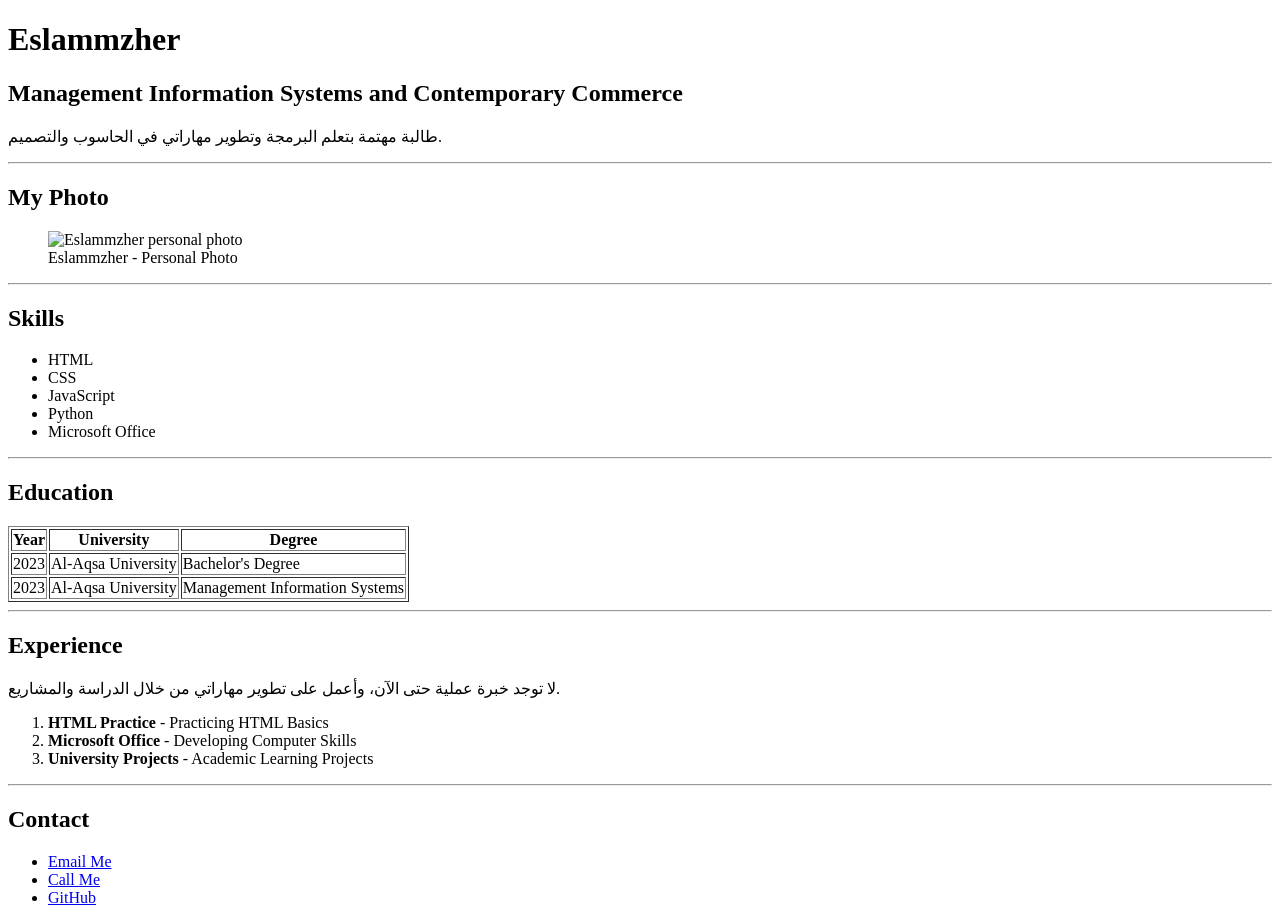
==== my-cv.html @ 39d91a35 "Add files via upload" ====
<!DOCTYPE html>
<html lang="ar">
<head>
    <meta charset="UTF-8">
    <meta name="viewport" content="width=device-width, initial-scale=1.0">
    <title>Eslammzher - CV</title>
</head>

<body>

    <header>
        <h1>Eslammzher</h1>

        <h2>Management Information Systems and Contemporary Commerce</h2>

        <p>
            طالبة مهتمة بتعلم البرمجة وتطوير مهاراتي
            في الحاسوب والتصميم.
        </p>
    </header>

    <hr>

    <section>
        <h2>My Photo</h2>

        <figure>
            <img
                src="https://placehold.co/200x200"
                alt="Eslammzher personal photo"
                width="200"
            >

            <figcaption>
                Eslammzher - Personal Photo
            </figcaption>
        </figure>
    </section>

    <hr>

    <section>
        <h2>Skills</h2>

        <ul>
            <li>HTML</li>
            <li>CSS</li>
            <li>JavaScript</li>
            <li>Python</li>
            <li>Microsoft Office</li>
        </ul>
    </section>

    <hr>

    <section>
        <h2>Education</h2>

        <table border="1">
            <thead>
                <tr>
                    <th>Year</th>
                    <th>University</th>
                    <th>Degree</th>
                </tr>
            </thead>

            <tbody>
                <tr>
                    <td>2023</td>
                    <td>Al-Aqsa University</td>
                    <td>Bachelor's Degree</td>
                </tr>

                <tr>
                    <td>2023</td>
                    <td>Al-Aqsa University</td>
                    <td>Management Information Systems</td>
                </tr>
            </tbody>
        </table>
    </section>

    <hr>

    <section>
        <h2>Experience</h2>

        <p>
            لا توجد خبرة عملية حتى الآن، وأعمل على تطوير
            مهاراتي من خلال الدراسة والمشاريع.
        </p>

        <ol>
            <li>
                <strong>HTML Practice</strong>
                - Practicing HTML Basics
            </li>

            <li>
                <strong>Microsoft Office</strong>
                - Developing Computer Skills
            </li>

            <li>
                <strong>University Projects</strong>
                - Academic Learning Projects
            </li>
        </ol>
    </section>

    <hr>

    <section>
        <h2>Contact</h2>

        <ul>
            <li>
                <a href="mailto:eslam099987@gmail.com">
                    Email Me
                </a>
            </li>

            <li>
                <a href="tel:0594459882">
                    Call Me
                </a>
            </li>

            <li>
                <a href="https://github.com/eslam099987-webS"
                   target="_blank">
                    GitHub
                </a>
            </li>
        </ul>
    </section>

</body>
</html>
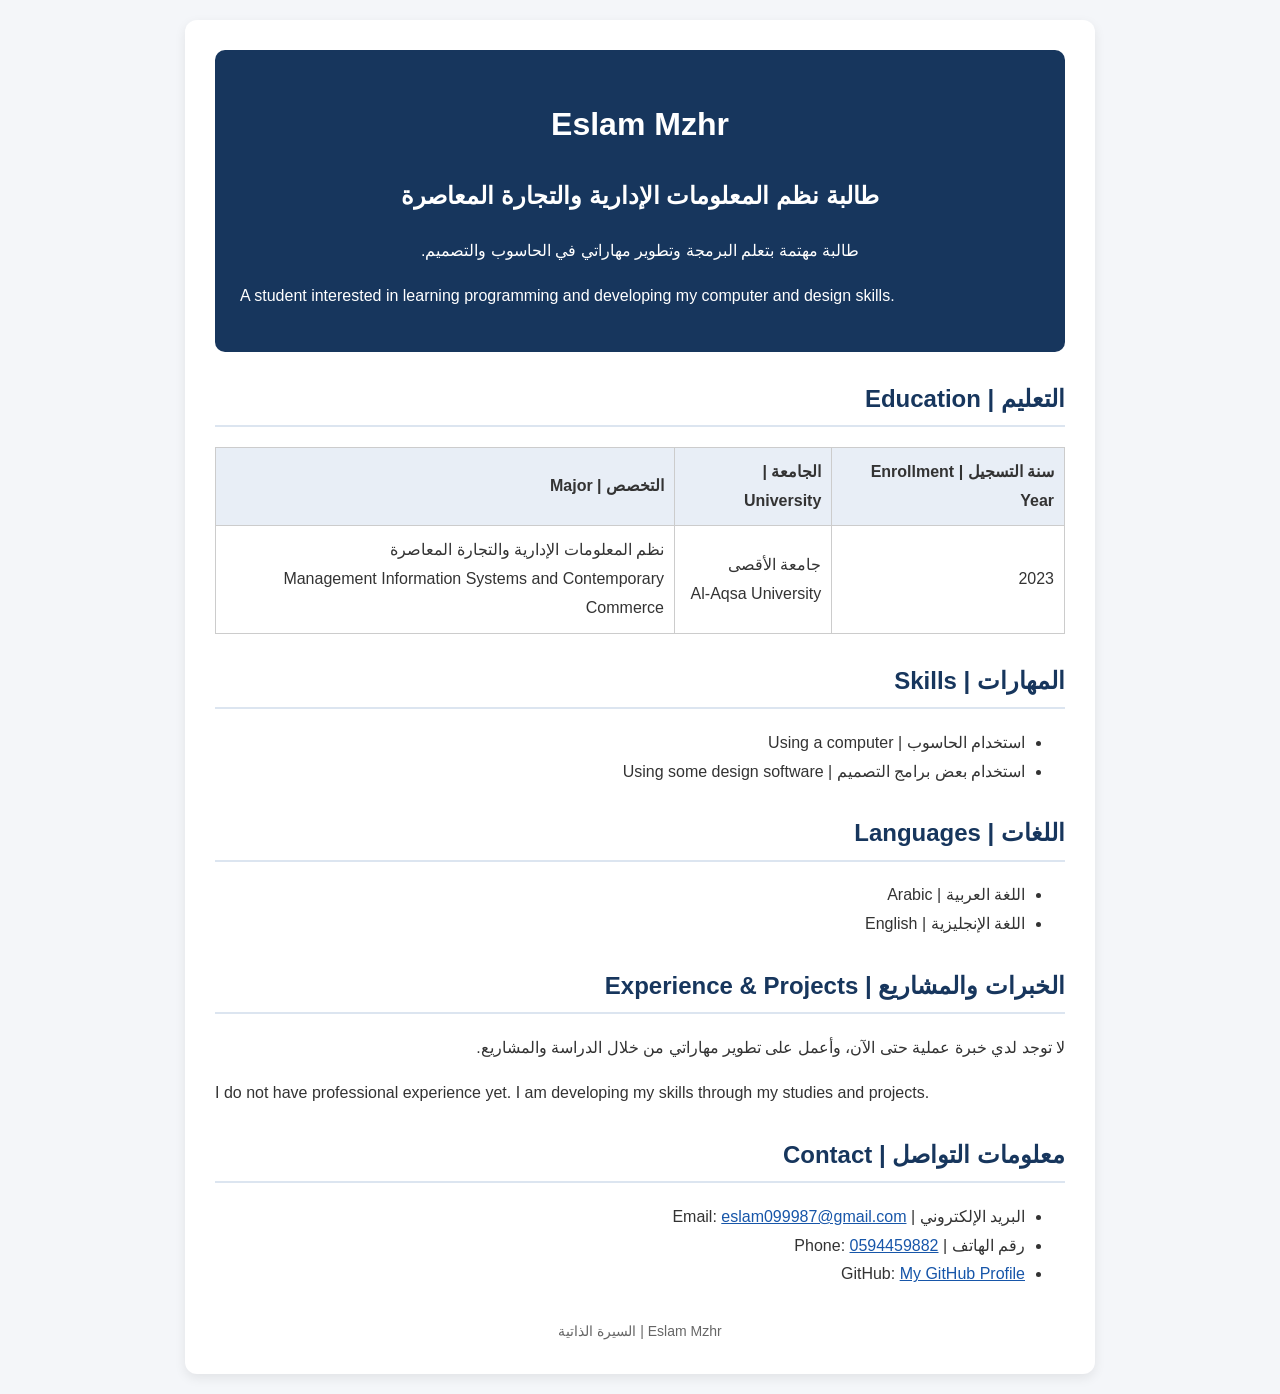
==== commit 9ef40290: "Add files via upload" ====
--- a/my-cv.html
+++ b/my-cv.html
@@ -3,138 +3,253 @@
 <head>
     <meta charset="UTF-8">
     <meta name="viewport" content="width=device-width, initial-scale=1.0">
-    <title>Eslammzher - CV</title>
+
+    <title>Eslam Mzhr - CV</title>
+
+    <style>
+        body {
+            font-family: Arial, sans-serif;
+            direction: rtl;
+            text-align: right;
+            background-color: #f4f6f9;
+            color: #333;
+            margin: 0;
+            padding: 20px;
+            line-height: 1.8;
+        }
+
+        main {
+            max-width: 850px;
+            margin: auto;
+            background-color: white;
+            padding: 30px;
+            border-radius: 12px;
+            box-shadow: 0 4px 12px rgba(0, 0, 0, 0.08);
+        }
+
+        header {
+            text-align: center;
+            background-color: #17365d;
+            color: white;
+            padding: 25px;
+            border-radius: 10px;
+        }
+
+        header h1 {
+            margin-bottom: 5px;
+        }
+
+        header h2 {
+            color: white;
+            border: none;
+        }
+
+        section {
+            margin-top: 25px;
+        }
+
+        section h2 {
+            color: #17365d;
+            border-bottom: 2px solid #dce5f0;
+            padding-bottom: 5px;
+        }
+
+        table {
+            width: 100%;
+            border-collapse: collapse;
+        }
+
+        th, td {
+            border: 1px solid #ccc;
+            padding: 10px;
+            text-align: right;
+        }
+
+        th {
+            background-color: #e8eef6;
+        }
+
+        a {
+            color: #1756a9;
+            overflow-wrap: anywhere;
+        }
+
+        .english {
+            direction: ltr;
+            text-align: left;
+        }
+
+        footer {
+            text-align: center;
+            margin-top: 30px;
+            color: #666;
+            font-size: 14px;
+        }
+
+        @media (max-width: 600px) {
+            main {
+                padding: 15px;
+            }
+
+            table {
+                font-size: 13px;
+            }
+
+            th, td {
+                padding: 6px;
+            }
+        }
+    </style>
 </head>
 
 <body>
 
+<main>
+
+    <!-- HEADER / المقدمة -->
     <header>
-        <h1>Eslammzher</h1>
-
-        <h2>Management Information Systems and Contemporary Commerce</h2>
+        <h1>Eslam Mzhr</h1>
+
+        <h2>
+            طالبة نظم المعلومات الإدارية والتجارة المعاصرة
+        </h2>
 
         <p>
             طالبة مهتمة بتعلم البرمجة وتطوير مهاراتي
             في الحاسوب والتصميم.
         </p>
+
+        <p class="english">
+            A student interested in learning programming
+            and developing my computer and design skills.
+        </p>
     </header>
 
-    <hr>
-
-    <section>
-        <h2>My Photo</h2>
-
-        <figure>
-            <img
-                src="https://placehold.co/200x200"
-                alt="Eslammzher personal photo"
-                width="200"
-            >
-
-            <figcaption>
-                Eslammzher - Personal Photo
-            </figcaption>
-        </figure>
-    </section>
-
-    <hr>
-
-    <section>
-        <h2>Skills</h2>
-
-        <ul>
-            <li>HTML</li>
-            <li>CSS</li>
-            <li>JavaScript</li>
-            <li>Python</li>
-            <li>Microsoft Office</li>
-        </ul>
-    </section>
-
-    <hr>
-
-    <section>
-        <h2>Education</h2>
-
-        <table border="1">
+
+    <!-- EDUCATION / التعليم -->
+    <section>
+        <h2>التعليم | Education</h2>
+
+        <table>
             <thead>
                 <tr>
-                    <th>Year</th>
-                    <th>University</th>
-                    <th>Degree</th>
+                    <th>سنة التسجيل | Enrollment Year</th>
+                    <th>الجامعة | University</th>
+                    <th>التخصص | Major</th>
                 </tr>
             </thead>
 
             <tbody>
                 <tr>
                     <td>2023</td>
-                    <td>Al-Aqsa University</td>
-                    <td>Bachelor's Degree</td>
-                </tr>
-
-                <tr>
-                    <td>2023</td>
-                    <td>Al-Aqsa University</td>
-                    <td>Management Information Systems</td>
+
+                    <td>
+                        جامعة الأقصى
+                        <br>
+                        Al-Aqsa University
+                    </td>
+
+                    <td>
+                        نظم المعلومات الإدارية والتجارة المعاصرة
+                        <br>
+                        <span class="english">
+                            Management Information Systems
+                            and Contemporary Commerce
+                        </span>
+                    </td>
                 </tr>
             </tbody>
         </table>
     </section>
 
-    <hr>
-
-    <section>
-        <h2>Experience</h2>
+
+    <!-- SKILLS / المهارات -->
+    <section>
+        <h2>المهارات | Skills</h2>
+
+        <ul>
+            <li>
+                استخدام الحاسوب
+                | Using a computer
+            </li>
+
+            <li>
+                استخدام بعض برامج التصميم
+                | Using some design software
+            </li>
+        </ul>
+    </section>
+
+
+    <!-- LANGUAGES / اللغات -->
+    <section>
+        <h2>اللغات | Languages</h2>
+
+        <ul>
+            <li>اللغة العربية | Arabic</li>
+            <li>اللغة الإنجليزية | English</li>
+        </ul>
+    </section>
+
+
+    <!-- EXPERIENCE / الخبرات والمشاريع -->
+    <section>
+        <h2>الخبرات والمشاريع | Experience & Projects</h2>
 
         <p>
-            لا توجد خبرة عملية حتى الآن، وأعمل على تطوير
-            مهاراتي من خلال الدراسة والمشاريع.
-        </p>
-
-        <ol>
-            <li>
-                <strong>HTML Practice</strong>
-                - Practicing HTML Basics
-            </li>
-
-            <li>
-                <strong>Microsoft Office</strong>
-                - Developing Computer Skills
-            </li>
-
-            <li>
-                <strong>University Projects</strong>
-                - Academic Learning Projects
-            </li>
-        </ol>
-    </section>
-
-    <hr>
-
-    <section>
-        <h2>Contact</h2>
+            لا توجد لدي خبرة عملية حتى الآن،
+            وأعمل على تطوير مهاراتي من خلال الدراسة والمشاريع.
+        </p>
+
+        <p class="english">
+            I do not have professional experience yet.
+            I am developing my skills through my studies
+            and projects.
+        </p>
+    </section>
+
+
+    <!-- CONTACT / التواصل -->
+    <section>
+        <h2>معلومات التواصل | Contact</h2>
 
         <ul>
             <li>
+                البريد الإلكتروني | Email:
                 <a href="mailto:eslam099987@gmail.com">
-                    Email Me
-                </a>
-            </li>
-
-            <li>
+                    eslam099987@gmail.com
+                </a>
+            </li>
+
+            <li>
+                رقم الهاتف | Phone:
                 <a href="tel:0594459882">
-                    Call Me
-                </a>
-            </li>
-
-            <li>
-                <a href="https://github.com/eslam099987-webS"
-                   target="_blank">
-                    GitHub
-                </a>
-            </li>
-        </ul>
-    </section>
+                    0594459882
+                </a>
+            </li>
+
+            <li>
+                GitHub:
+                <a href="https://githab.com/eslam099987-web--cv"
+                   target="_blank"
+                   rel="noopener noreferrer">
+                    My GitHub Profile
+                </a>
+            </li>
+        </ul>
+    </section>
+                </a>
+            </li>
+        </ul>
+    </section>
+
+
+    <!-- FOOTER / التذييل -->
+    <footer>
+        Eslam Mzhr | السيرة الذاتية
+    </footer>
+
+</main>
 
 </body>
-</html>+</html>
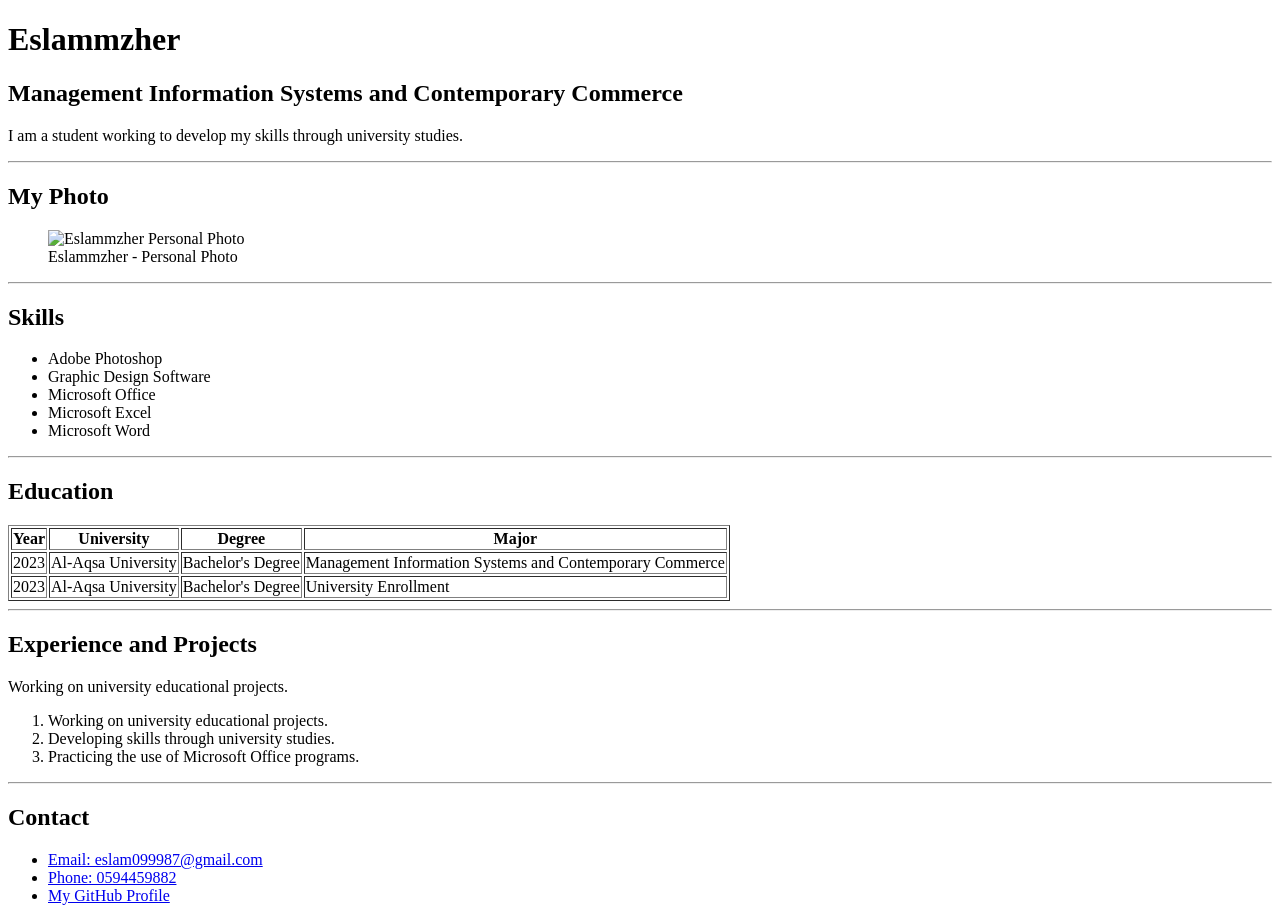
==== commit 5acc4918: "Update my-cv.html" ====
--- a/my-cv.html
+++ b/my-cv.html
@@ -1,255 +1,135 @@
+
+            
+
 <!DOCTYPE html>
-<html lang="ar">
+<html lang="en">
 <head>
     <meta charset="UTF-8">
     <meta name="viewport" content="width=device-width, initial-scale=1.0">
-
-    <title>Eslam Mzhr - CV</title>
-
-    <style>
-        body {
-            font-family: Arial, sans-serif;
-            direction: rtl;
-            text-align: right;
-            background-color: #f4f6f9;
-            color: #333;
-            margin: 0;
-            padding: 20px;
-            line-height: 1.8;
-        }
-
-        main {
-            max-width: 850px;
-            margin: auto;
-            background-color: white;
-            padding: 30px;
-            border-radius: 12px;
-            box-shadow: 0 4px 12px rgba(0, 0, 0, 0.08);
-        }
-
-        header {
-            text-align: center;
-            background-color: #17365d;
-            color: white;
-            padding: 25px;
-            border-radius: 10px;
-        }
-
-        header h1 {
-            margin-bottom: 5px;
-        }
-
-        header h2 {
-            color: white;
-            border: none;
-        }
-
-        section {
-            margin-top: 25px;
-        }
-
-        section h2 {
-            color: #17365d;
-            border-bottom: 2px solid #dce5f0;
-            padding-bottom: 5px;
-        }
-
-        table {
-            width: 100%;
-            border-collapse: collapse;
-        }
-
-        th, td {
-            border: 1px solid #ccc;
-            padding: 10px;
-            text-align: right;
-        }
-
-        th {
-            background-color: #e8eef6;
-        }
-
-        a {
-            color: #1756a9;
-            overflow-wrap: anywhere;
-        }
-
-        .english {
-            direction: ltr;
-            text-align: left;
-        }
-
-        footer {
-            text-align: center;
-            margin-top: 30px;
-            color: #666;
-            font-size: 14px;
-        }
-
-        @media (max-width: 600px) {
-            main {
-                padding: 15px;
-            }
-
-            table {
-                font-size: 13px;
-            }
-
-            th, td {
-                padding: 6px;
-            }
-        }
-    </style>
+    <title>Eslammzher - CV</title>
 </head>
-
 <body>
 
-<main>
+    <!-- Question 1: Personal Information -->
+    <header>
+        <h1>Eslammzher</h1>
 
-    <!-- HEADER / المقدمة -->
-    <header>
-        <h1>Eslam Mzhr</h1>
-
-        <h2>
-            طالبة نظم المعلومات الإدارية والتجارة المعاصرة
-        </h2>
+        <h2>Management Information Systems and Contemporary Commerce</h2>
 
         <p>
-            طالبة مهتمة بتعلم البرمجة وتطوير مهاراتي
-            في الحاسوب والتصميم.
-        </p>
-
-        <p class="english">
-            A student interested in learning programming
-            and developing my computer and design skills.
+            I am a student working to develop my skills
+            through university studies.
         </p>
     </header>
 
+    <hr>
 
-    <!-- EDUCATION / التعليم -->
+    <!-- Question 2: Personal Photo -->
     <section>
-        <h2>التعليم | Education</h2>
+        <h2>My Photo</h2>
 
-        <table>
+        <figure>
+            <img src="myphoto.jpg"
+                 alt="Eslammzher Personal Photo"
+                 width="200">
+
+            <figcaption>Eslammzher - Personal Photo</figcaption>
+        </figure>
+    </section>
+
+    <hr>
+
+    <!-- Question 3: Skills -->
+    <section>
+        <h2>Skills</h2>
+
+        <ul>
+            <li>Adobe Photoshop</li>
+            <li>Graphic Design Software</li>
+            <li>Microsoft Office</li>
+            <li>Microsoft Excel</li>
+            <li>Microsoft Word</li>
+        </ul>
+    </section>
+
+    <hr>
+
+    <!-- Question 4: Education -->
+    <section>
+        <h2>Education</h2>
+
+        <table border="1">
             <thead>
                 <tr>
-                    <th>سنة التسجيل | Enrollment Year</th>
-                    <th>الجامعة | University</th>
-                    <th>التخصص | Major</th>
+                    <th>Year</th>
+                    <th>University</th>
+                    <th>Degree</th>
+                    <th>Major</th>
                 </tr>
             </thead>
 
             <tbody>
                 <tr>
                     <td>2023</td>
+                    <td>Al-Aqsa University</td>
+                    <td>Bachelor's Degree</td>
+                    <td>Management Information Systems and Contemporary Commerce</td>
+                </tr>
 
-                    <td>
-                        جامعة الأقصى
-                        <br>
-                        Al-Aqsa University
-                    </td>
-
-                    <td>
-                        نظم المعلومات الإدارية والتجارة المعاصرة
-                        <br>
-                        <span class="english">
-                            Management Information Systems
-                            and Contemporary Commerce
-                        </span>
-                    </td>
+                <tr>
+                    <td>2023</td>
+                    <td>Al-Aqsa University</td>
+                    <td>Bachelor's Degree</td>
+                    <td>University Enrollment</td>
                 </tr>
             </tbody>
         </table>
     </section>
 
+    <hr>
 
-    <!-- SKILLS / المهارات -->
+    <!-- Question 5: Experience and Projects -->
     <section>
-        <h2>المهارات | Skills</h2>
+        <h2>Experience and Projects</h2>
+
+        <p>
+            Working on university educational projects.
+        </p>
+
+        <ol>
+            <li>Working on university educational projects.</li>
+            <li>Developing skills through university studies.</li>
+            <li>Practicing the use of Microsoft Office programs.</li>
+        </ol>
+    </section>
+
+    <hr>
+
+    <!-- Question 6: Contact Information -->
+    <section>
+        <h2>Contact</h2>
 
         <ul>
             <li>
-                استخدام الحاسوب
-                | Using a computer
-            </li>
-
-            <li>
-                استخدام بعض برامج التصميم
-                | Using some design software
-            </li>
-        </ul>
-    </section>
-
-
-    <!-- LANGUAGES / اللغات -->
-    <section>
-        <h2>اللغات | Languages</h2>
-
-        <ul>
-            <li>اللغة العربية | Arabic</li>
-            <li>اللغة الإنجليزية | English</li>
-        </ul>
-    </section>
-
-
-    <!-- EXPERIENCE / الخبرات والمشاريع -->
-    <section>
-        <h2>الخبرات والمشاريع | Experience & Projects</h2>
-
-        <p>
-            لا توجد لدي خبرة عملية حتى الآن،
-            وأعمل على تطوير مهاراتي من خلال الدراسة والمشاريع.
-        </p>
-
-        <p class="english">
-            I do not have professional experience yet.
-            I am developing my skills through my studies
-            and projects.
-        </p>
-    </section>
-
-
-    <!-- CONTACT / التواصل -->
-    <section>
-        <h2>معلومات التواصل | Contact</h2>
-
-        <ul>
-            <li>
-                البريد الإلكتروني | Email:
                 <a href="mailto:eslam099987@gmail.com">
-                    eslam099987@gmail.com
+                    Email: eslam099987@gmail.com
                 </a>
             </li>
 
             <li>
-                رقم الهاتف | Phone:
                 <a href="tel:0594459882">
-                    0594459882
+                    Phone: 0594459882
                 </a>
             </li>
 
             <li>
-                GitHub:
-                <a href="https://githab.com/eslam099987-web--cv"
-                   target="_blank"
-                   rel="noopener noreferrer">
+                <a href="https://github.com/eslam099987-web/my--cv"
+                   target="_blank">
                     My GitHub Profile
                 </a>
             </li>
         </ul>
     </section>
-                </a>
-            </li>
-        </ul>
-    </section>
-
-
-    <!-- FOOTER / التذييل -->
-    <footer>
-        Eslam Mzhr | السيرة الذاتية
-    </footer>
-
-</main>
 
 </body>
 </html>
